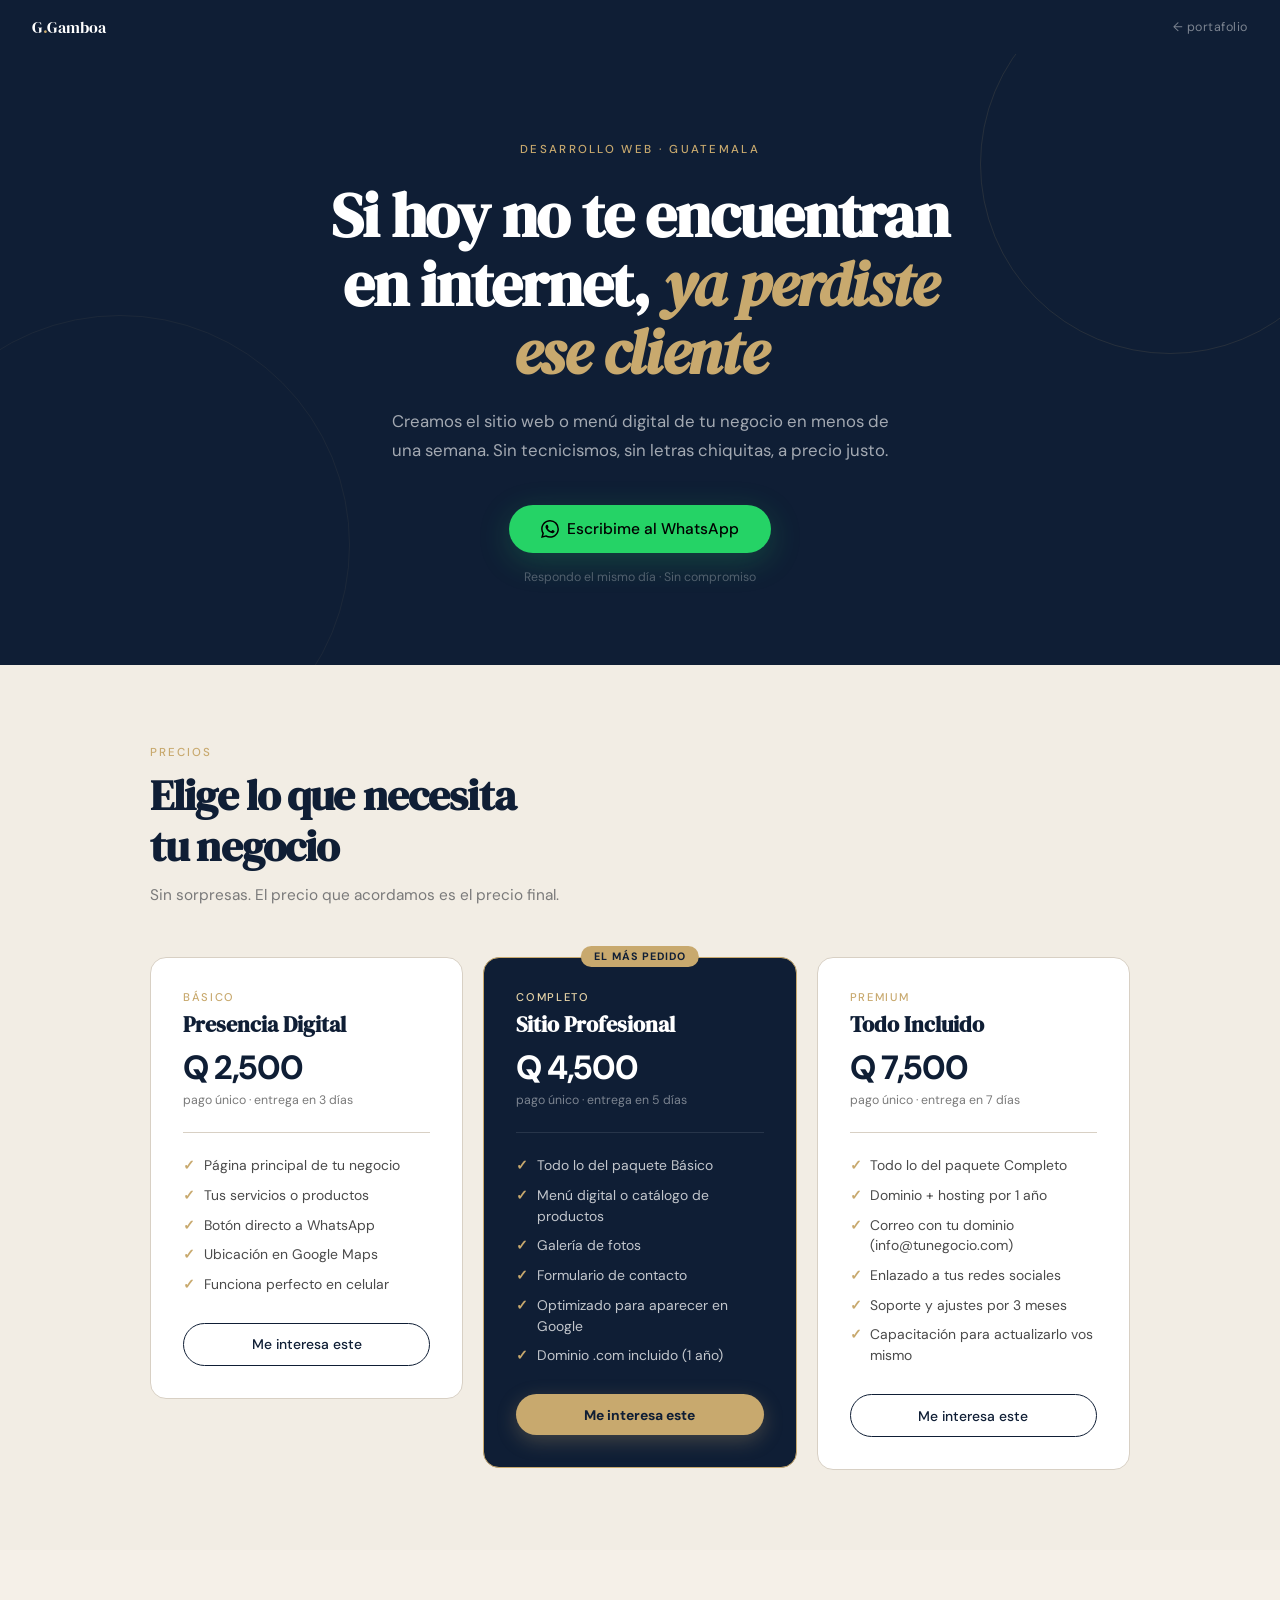
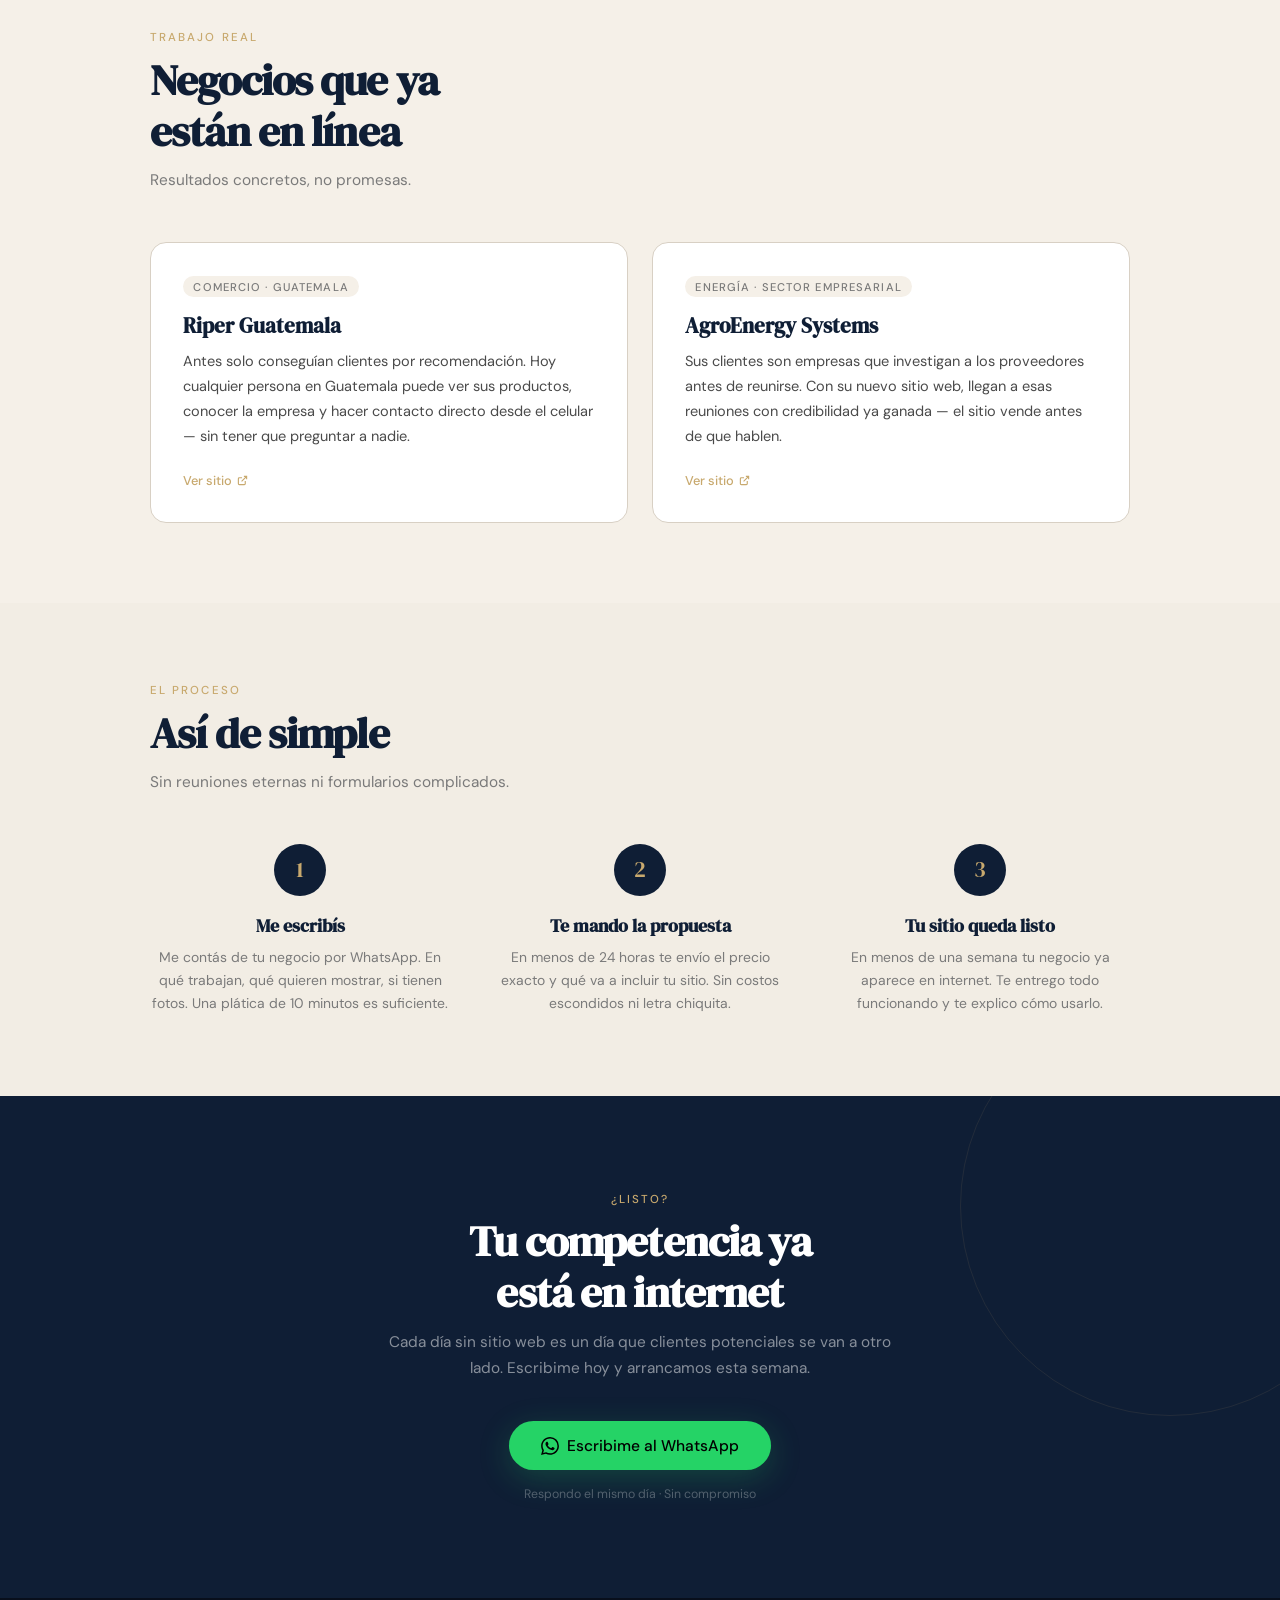
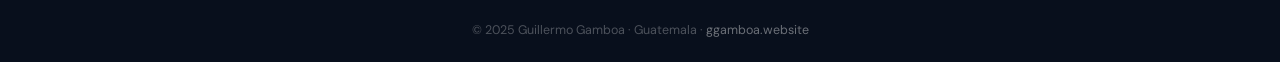
==== negocios/index.html @ f96978d3 "Add Business Page" ====
<!DOCTYPE html>
<html lang="es">
<head>
<meta charset="UTF-8">
<meta name="viewport" content="width=device-width, initial-scale=1.0">
<title>Sitios Web para Negocios en Guatemala — Guillermo Gamboa</title>
<meta name="description" content="Sitios web y menús digitales para restaurantes, talleres, salones y negocios locales en Guatemala. Listos en menos de una semana.">
<link rel="preconnect" href="https://fonts.googleapis.com">
<link href="https://fonts.googleapis.com/css2?family=DM+Serif+Display:ital@0;1&family=DM+Sans:wght@300;400;500&display=swap" rel="stylesheet">
<style>
  *, *::before, *::after { box-sizing: border-box; margin: 0; padding: 0; }

  :root {
    --navy:        #0f1e35;
    --navy-mid:    #1a2f4a;
    --accent:      #c8a96e;
    --accent-light:#e8d5a8;
    --off-white:   #f2ede4;
    --text-dark:   #1a1a1a;
    --text-mid:    #4a4a4a;
    --text-muted:  #7a7a7a;
    --divider:     #d8d0c4;
    --section-alt: #f5f0e8;
  }

  body {
    background: var(--off-white);
    color: var(--text-dark);
    font-family: 'DM Sans', sans-serif;
    min-height: 100vh;
  }

  /* ─── NAV ─── */
  nav {
    background: var(--navy);
    padding: 1rem 2rem;
    display: flex;
    justify-content: space-between;
    align-items: center;
  }

  .nav-brand {
    font-family: 'DM Serif Display', serif;
    color: #fff;
    font-size: 1rem;
  }

  .nav-brand span { color: var(--accent); }

  .nav-back {
    font-size: 0.78rem;
    color: rgba(255,255,255,0.45);
    text-decoration: none;
    letter-spacing: 0.04em;
    transition: color 0.2s;
  }

  .nav-back:hover { color: var(--accent); }

  /* ─── HERO ─── */
  .hero {
    background: var(--navy);
    position: relative;
    overflow: hidden;
    padding: 5.5rem 2rem 5rem;
    text-align: center;
  }

  .hero::before {
    content: '';
    position: absolute;
    top: -80px; right: -80px;
    width: 380px; height: 380px;
    border-radius: 50%;
    border: 1px solid rgba(200,169,110,0.12);
    pointer-events: none;
  }

  .hero::after {
    content: '';
    position: absolute;
    bottom: -110px; left: -110px;
    width: 460px; height: 460px;
    border-radius: 50%;
    border: 1px solid rgba(200,169,110,0.07);
    pointer-events: none;
  }

  .hero-inner {
    position: relative;
    z-index: 1;
    max-width: 740px;
    margin: 0 auto;
  }

  .eyebrow {
    font-size: 0.72rem;
    font-weight: 500;
    letter-spacing: 0.2em;
    text-transform: uppercase;
    color: var(--accent);
    margin-bottom: 1.5rem;
  }

  .hero h1 {
    font-family: 'DM Serif Display', serif;
    font-size: clamp(2.2rem, 6vw, 3.9rem);
    color: #fff;
    line-height: 1.1;
    letter-spacing: -0.02em;
    margin-bottom: 1.25rem;
  }

  .hero h1 em {
    font-style: italic;
    color: var(--accent);
  }

  .hero-sub {
    font-size: 1.05rem;
    color: rgba(255,255,255,0.62);
    line-height: 1.72;
    max-width: 520px;
    margin: 0 auto 2.5rem;
  }

  .btn-wa {
    display: inline-flex;
    align-items: center;
    gap: 0.55rem;
    background: #25d366;
    color: #000;
    text-decoration: none;
    padding: 0.9rem 2rem;
    border-radius: 100px;
    font-weight: 500;
    font-size: 0.97rem;
    transition: opacity 0.2s, transform 0.15s;
    box-shadow: 0 8px 32px rgba(37,211,102,0.22);
  }

  .btn-wa:hover { opacity: 0.9; transform: translateY(-2px); }

  .hero-note {
    margin-top: 1rem;
    font-size: 0.77rem;
    color: rgba(255,255,255,0.28);
  }

  /* ─── SECTIONS ─── */
  section {
    padding: 5rem 2rem;
  }

  section.alt {
    background: var(--section-alt);
  }

  .section-inner {
    max-width: 980px;
    margin: 0 auto;
  }

  .label {
    font-size: 0.72rem;
    font-weight: 500;
    letter-spacing: 0.18em;
    text-transform: uppercase;
    color: var(--accent);
    margin-bottom: 0.6rem;
  }

  .section-title {
    font-family: 'DM Serif Display', serif;
    font-size: clamp(1.9rem, 4vw, 2.7rem);
    color: var(--navy);
    line-height: 1.18;
    letter-spacing: -0.02em;
    margin-bottom: 0.65rem;
  }

  .section-sub {
    font-size: 0.96rem;
    color: var(--text-muted);
    line-height: 1.72;
    max-width: 520px;
    margin-bottom: 3rem;
  }

  /* ─── PACKAGES ─── */
  .packages-grid {
    display: grid;
    grid-template-columns: repeat(auto-fit, minmax(260px, 1fr));
    gap: 1.25rem;
    align-items: start;
  }

  .pkg {
    background: #fff;
    border-radius: 16px;
    padding: 2rem;
    border: 1px solid var(--divider);
    display: flex;
    flex-direction: column;
    position: relative;
    transition: box-shadow 0.2s, transform 0.2s;
  }

  .pkg:hover {
    box-shadow: 0 16px 48px rgba(15,30,53,0.1);
    transform: translateY(-3px);
  }

  .pkg.featured {
    border-color: var(--accent);
    background: var(--navy);
  }

  .pkg-badge {
    position: absolute;
    top: -12px;
    left: 50%;
    transform: translateX(-50%);
    background: var(--accent);
    color: var(--navy);
    font-size: 0.67rem;
    font-weight: 700;
    letter-spacing: 0.08em;
    text-transform: uppercase;
    padding: 0.22rem 0.85rem;
    border-radius: 100px;
    white-space: nowrap;
  }

  .pkg-tier {
    font-size: 0.7rem;
    font-weight: 500;
    letter-spacing: 0.15em;
    text-transform: uppercase;
    color: var(--accent);
    margin-bottom: 0.4rem;
  }

  .pkg.featured .pkg-tier { color: var(--accent-light); }

  .pkg-name {
    font-family: 'DM Serif Display', serif;
    font-size: 1.35rem;
    color: var(--navy);
    margin-bottom: 0.45rem;
  }

  .pkg.featured .pkg-name { color: #fff; }

  .pkg-price {
    font-size: 2.1rem;
    font-weight: 300;
    color: var(--navy);
    letter-spacing: -0.03em;
    margin-bottom: 0.15rem;
  }

  .pkg-price strong { font-weight: 700; }

  .pkg.featured .pkg-price { color: #fff; }

  .pkg-note {
    font-size: 0.77rem;
    color: var(--text-muted);
    margin-bottom: 1.5rem;
  }

  .pkg.featured .pkg-note { color: rgba(255,255,255,0.45); }

  .pkg-divider {
    height: 1px;
    background: var(--divider);
    margin-bottom: 1.4rem;
  }

  .pkg.featured .pkg-divider { background: rgba(255,255,255,0.1); }

  .pkg-features {
    list-style: none;
    flex: 1;
    display: flex;
    flex-direction: column;
    gap: 0.55rem;
    margin-bottom: 1.75rem;
  }

  .pkg-features li {
    display: flex;
    align-items: flex-start;
    gap: 0.55rem;
    font-size: 0.87rem;
    color: var(--text-mid);
    line-height: 1.5;
  }

  .pkg.featured .pkg-features li { color: rgba(255,255,255,0.75); }

  .pkg-features li::before {
    content: '✓';
    color: var(--accent);
    font-weight: 700;
    flex-shrink: 0;
  }

  .pkg-cta {
    display: block;
    text-align: center;
    padding: 0.72rem;
    border-radius: 100px;
    text-decoration: none;
    font-size: 0.87rem;
    font-weight: 500;
    transition: opacity 0.2s, background 0.2s;
  }

  .cta-outline {
    border: 1.5px solid var(--navy);
    color: var(--navy);
  }

  .cta-outline:hover { opacity: 0.65; }

  .cta-solid {
    background: var(--accent);
    color: var(--navy);
    font-weight: 700;
    box-shadow: 0 6px 20px rgba(200,169,110,0.28);
  }

  .cta-solid:hover { opacity: 0.88; }

  /* ─── CLIENTS ─── */
  .clients-grid {
    display: grid;
    grid-template-columns: repeat(auto-fit, minmax(320px, 1fr));
    gap: 1.5rem;
  }

  .client-card {
    background: #fff;
    border-radius: 16px;
    padding: 2rem;
    border: 1px solid var(--divider);
  }

  .client-tag {
    display: inline-block;
    background: var(--section-alt);
    color: var(--text-muted);
    font-size: 0.7rem;
    font-weight: 500;
    letter-spacing: 0.1em;
    text-transform: uppercase;
    padding: 0.22rem 0.65rem;
    border-radius: 100px;
    margin-bottom: 0.9rem;
  }

  .client-name {
    font-family: 'DM Serif Display', serif;
    font-size: 1.3rem;
    color: var(--navy);
    margin-bottom: 0.55rem;
  }

  .client-result {
    font-size: 0.91rem;
    color: var(--text-mid);
    line-height: 1.72;
    margin-bottom: 1.25rem;
  }

  .client-link {
    font-size: 0.8rem;
    color: var(--accent);
    text-decoration: none;
    font-weight: 500;
    display: inline-flex;
    align-items: center;
    gap: 0.3rem;
    transition: color 0.2s;
  }

  .client-link:hover { color: var(--navy); }

  /* ─── STEPS ─── */
  .steps {
    display: grid;
    grid-template-columns: repeat(auto-fit, minmax(220px, 1fr));
    gap: 2.5rem;
    text-align: center;
  }

  .step-num {
    display: inline-flex;
    align-items: center;
    justify-content: center;
    width: 52px;
    height: 52px;
    border-radius: 50%;
    background: var(--navy);
    color: var(--accent);
    font-family: 'DM Serif Display', serif;
    font-size: 1.4rem;
    margin-bottom: 1.1rem;
  }

  .step-title {
    font-family: 'DM Serif Display', serif;
    font-size: 1.15rem;
    color: var(--navy);
    margin-bottom: 0.45rem;
  }

  .step-desc {
    font-size: 0.87rem;
    color: var(--text-muted);
    line-height: 1.68;
  }

  /* ─── FINAL CTA ─── */
  .cta-final {
    background: var(--navy);
    text-align: center;
    padding: 6rem 2rem;
    position: relative;
    overflow: hidden;
  }

  .cta-final::before {
    content: '';
    position: absolute;
    top: -100px; right: -100px;
    width: 420px; height: 420px;
    border-radius: 50%;
    border: 1px solid rgba(200,169,110,0.1);
    pointer-events: none;
  }

  .cta-final-inner {
    position: relative;
    z-index: 1;
    max-width: 600px;
    margin: 0 auto;
  }

  .cta-final .section-title { color: #fff; }

  .cta-final .section-sub {
    color: rgba(255,255,255,0.5);
    margin: 0 auto 2.5rem;
  }

  /* ─── FOOTER ─── */
  footer {
    background: #080f1c;
    padding: 1.5rem 2rem;
    text-align: center;
    font-size: 0.78rem;
    color: rgba(255,255,255,0.28);
  }

  footer a {
    color: rgba(255,255,255,0.4);
    text-decoration: none;
    transition: color 0.2s;
  }

  footer a:hover { color: var(--accent); }

  /* ─── RESPONSIVE ─── */
  @media (max-width: 640px) {
    .hero { padding: 4rem 1.25rem 3.5rem; }
    section { padding: 3.5rem 1.25rem; }
    .packages-grid,
    .clients-grid { grid-template-columns: 1fr; }
    .steps { gap: 2.5rem; }
  }
</style>
</head>
<body>

<!-- NAV -->
<nav>
  <div class="nav-brand">G<span>.</span>Gamboa</div>
  <a class="nav-back" href="/">← portafolio</a>
</nav>

<!-- HERO -->
<header class="hero">
  <div class="hero-inner">
    <p class="eyebrow">Desarrollo Web · Guatemala</p>
    <h1>Si hoy no te encuentran<br>en internet, <em>ya perdiste<br>ese cliente</em></h1>
    <p class="hero-sub">
      Creamos el sitio web o menú digital de tu negocio en menos de una semana.
      Sin tecnicismos, sin letras chiquitas, a precio justo.
    </p>
    <a class="btn-wa"
       href="https://wa.me/50239517765?text=Hola%2C%20quiero%20un%20sitio%20web%20para%20mi%20negocio"
       target="_blank">
      <svg viewBox="0 0 24 24" fill="currentColor" width="18" height="18"><path d="M17.472 14.382c-.297-.149-1.758-.867-2.03-.967-.273-.099-.471-.148-.67.15-.197.297-.767.966-.94 1.164-.173.199-.347.223-.644.075-.297-.15-1.255-.463-2.39-1.475-.883-.788-1.48-1.761-1.653-2.059-.173-.297-.018-.458.13-.606.134-.133.298-.347.446-.52.149-.174.198-.298.298-.497.099-.198.05-.371-.025-.52-.075-.149-.669-1.612-.916-2.207-.242-.579-.487-.5-.669-.51-.173-.008-.371-.01-.57-.01-.198 0-.52.074-.792.372-.272.297-1.04 1.016-1.04 2.479 0 1.462 1.065 2.875 1.213 3.074.149.198 2.096 3.2 5.077 4.487.709.306 1.262.489 1.694.625.712.227 1.36.195 1.871.118.571-.085 1.758-.719 2.006-1.413.248-.694.248-1.289.173-1.413-.074-.124-.272-.198-.57-.347m-5.421 7.403h-.004a9.87 9.87 0 01-5.031-1.378l-.361-.214-3.741.982.998-3.648-.235-.374a9.86 9.86 0 01-1.51-5.26c.001-5.45 4.436-9.884 9.888-9.884 2.64 0 5.122 1.03 6.988 2.898a9.825 9.825 0 012.893 6.994c-.003 5.45-4.437 9.884-9.885 9.884m8.413-18.297A11.815 11.815 0 0012.05 0C5.495 0 .16 5.335.157 11.892c0 2.096.547 4.142 1.588 5.945L.057 24l6.305-1.654a11.882 11.882 0 005.683 1.448h.005c6.554 0 11.89-5.335 11.893-11.893a11.821 11.821 0 00-3.48-8.413z"/></svg>
      Escribime al WhatsApp
    </a>
    <p class="hero-note">Respondo el mismo día · Sin compromiso</p>
  </div>
</header>

<!-- PACKAGES -->
<section>
  <div class="section-inner">
    <p class="label">Precios</p>
    <h2 class="section-title">Elige lo que necesita<br>tu negocio</h2>
    <p class="section-sub">Sin sorpresas. El precio que acordamos es el precio final.</p>
    <div class="packages-grid">

      <div class="pkg">
        <p class="pkg-tier">Básico</p>
        <h3 class="pkg-name">Presencia Digital</h3>
        <div class="pkg-price"><strong>Q 2,500</strong></div>
        <p class="pkg-note">pago único · entrega en 3 días</p>
        <div class="pkg-divider"></div>
        <ul class="pkg-features">
          <li>Página principal de tu negocio</li>
          <li>Tus servicios o productos</li>
          <li>Botón directo a WhatsApp</li>
          <li>Ubicación en Google Maps</li>
          <li>Funciona perfecto en celular</li>
        </ul>
        <a class="pkg-cta cta-outline"
           href="https://wa.me/50239517765?text=Hola%2C%20me%20interesa%20el%20paquete%20B%C3%A1sico%20de%20Q2%2C500"
           target="_blank">Me interesa este</a>
      </div>

      <div class="pkg featured">
        <div class="pkg-badge">El más pedido</div>
        <p class="pkg-tier">Completo</p>
        <h3 class="pkg-name">Sitio Profesional</h3>
        <div class="pkg-price"><strong>Q 4,500</strong></div>
        <p class="pkg-note">pago único · entrega en 5 días</p>
        <div class="pkg-divider"></div>
        <ul class="pkg-features">
          <li>Todo lo del paquete Básico</li>
          <li>Menú digital o catálogo de productos</li>
          <li>Galería de fotos</li>
          <li>Formulario de contacto</li>
          <li>Optimizado para aparecer en Google</li>
          <li>Dominio .com incluido (1 año)</li>
        </ul>
        <a class="pkg-cta cta-solid"
           href="https://wa.me/50239517765?text=Hola%2C%20me%20interesa%20el%20paquete%20Completo%20de%20Q4%2C500"
           target="_blank">Me interesa este</a>
      </div>

      <div class="pkg">
        <p class="pkg-tier">Premium</p>
        <h3 class="pkg-name">Todo Incluido</h3>
        <div class="pkg-price"><strong>Q 7,500</strong></div>
        <p class="pkg-note">pago único · entrega en 7 días</p>
        <div class="pkg-divider"></div>
        <ul class="pkg-features">
          <li>Todo lo del paquete Completo</li>
          <li>Dominio + hosting por 1 año</li>
          <li>Correo con tu dominio (info@tunegocio.com)</li>
          <li>Enlazado a tus redes sociales</li>
          <li>Soporte y ajustes por 3 meses</li>
          <li>Capacitación para actualizarlo vos mismo</li>
        </ul>
        <a class="pkg-cta cta-outline"
           href="https://wa.me/50239517765?text=Hola%2C%20me%20interesa%20el%20paquete%20Premium%20de%20Q7%2C500"
           target="_blank">Me interesa este</a>
      </div>

    </div>
  </div>
</section>

<!-- CLIENTS -->
<section class="alt">
  <div class="section-inner">
    <p class="label">Trabajo real</p>
    <h2 class="section-title">Negocios que ya<br>están en línea</h2>
    <p class="section-sub">Resultados concretos, no promesas.</p>
    <div class="clients-grid">

      <div class="client-card">
        <span class="client-tag">Comercio · Guatemala</span>
        <h3 class="client-name">Riper Guatemala</h3>
        <p class="client-result">
          Antes solo conseguían clientes por recomendación. Hoy cualquier persona
          en Guatemala puede ver sus productos, conocer la empresa y hacer contacto
          directo desde el celular — sin tener que preguntar a nadie.
        </p>
        <a class="client-link" href="https://riperguatemala.com" target="_blank">
          Ver sitio
          <svg viewBox="0 0 24 24" fill="none" stroke="currentColor" stroke-width="2.5" width="11" height="11"><path d="M18 13v6a2 2 0 01-2 2H5a2 2 0 01-2-2V8a2 2 0 012-2h6M15 3h6v6M10 14L21 3"/></svg>
        </a>
      </div>

      <div class="client-card">
        <span class="client-tag">Energía · Sector Empresarial</span>
        <h3 class="client-name">AgroEnergy Systems</h3>
        <p class="client-result">
          Sus clientes son empresas que investigan a los proveedores antes de reunirse.
          Con su nuevo sitio web, llegan a esas reuniones con credibilidad ya ganada —
          el sitio vende antes de que hablen.
        </p>
        <a class="client-link" href="https://agroenergysystems.com" target="_blank">
          Ver sitio
          <svg viewBox="0 0 24 24" fill="none" stroke="currentColor" stroke-width="2.5" width="11" height="11"><path d="M18 13v6a2 2 0 01-2 2H5a2 2 0 01-2-2V8a2 2 0 012-2h6M15 3h6v6M10 14L21 3"/></svg>
        </a>
      </div>

    </div>
  </div>
</section>

<!-- HOW IT WORKS -->
<section>
  <div class="section-inner">
    <p class="label">El proceso</p>
    <h2 class="section-title">Así de simple</h2>
    <p class="section-sub">Sin reuniones eternas ni formularios complicados.</p>
    <div class="steps">

      <div class="step">
        <div class="step-num">1</div>
        <h3 class="step-title">Me escribís</h3>
        <p class="step-desc">
          Me contás de tu negocio por WhatsApp. En qué trabajan, qué quieren mostrar,
          si tienen fotos. Una plática de 10 minutos es suficiente.
        </p>
      </div>

      <div class="step">
        <div class="step-num">2</div>
        <h3 class="step-title">Te mando la propuesta</h3>
        <p class="step-desc">
          En menos de 24 horas te envío el precio exacto y qué va a incluir tu sitio.
          Sin costos escondidos ni letra chiquita.
        </p>
      </div>

      <div class="step">
        <div class="step-num">3</div>
        <h3 class="step-title">Tu sitio queda listo</h3>
        <p class="step-desc">
          En menos de una semana tu negocio ya aparece en internet. Te entrego todo
          funcionando y te explico cómo usarlo.
        </p>
      </div>

    </div>
  </div>
</section>

<!-- FINAL CTA -->
<div class="cta-final">
  <div class="cta-final-inner">
    <p class="label">¿Listo?</p>
    <h2 class="section-title">Tu competencia ya<br>está en internet</h2>
    <p class="section-sub">
      Cada día sin sitio web es un día que clientes potenciales se van a otro lado.
      Escribime hoy y arrancamos esta semana.
    </p>
    <a class="btn-wa"
       href="https://wa.me/50239517765?text=Hola%2C%20quiero%20un%20sitio%20web%20para%20mi%20negocio"
       target="_blank">
      <svg viewBox="0 0 24 24" fill="currentColor" width="18" height="18"><path d="M17.472 14.382c-.297-.149-1.758-.867-2.03-.967-.273-.099-.471-.148-.67.15-.197.297-.767.966-.94 1.164-.173.199-.347.223-.644.075-.297-.15-1.255-.463-2.39-1.475-.883-.788-1.48-1.761-1.653-2.059-.173-.297-.018-.458.13-.606.134-.133.298-.347.446-.52.149-.174.198-.298.298-.497.099-.198.05-.371-.025-.52-.075-.149-.669-1.612-.916-2.207-.242-.579-.487-.5-.669-.51-.173-.008-.371-.01-.57-.01-.198 0-.52.074-.792.372-.272.297-1.04 1.016-1.04 2.479 0 1.462 1.065 2.875 1.213 3.074.149.198 2.096 3.2 5.077 4.487.709.306 1.262.489 1.694.625.712.227 1.36.195 1.871.118.571-.085 1.758-.719 2.006-1.413.248-.694.248-1.289.173-1.413-.074-.124-.272-.198-.57-.347m-5.421 7.403h-.004a9.87 9.87 0 01-5.031-1.378l-.361-.214-3.741.982.998-3.648-.235-.374a9.86 9.86 0 01-1.51-5.26c.001-5.45 4.436-9.884 9.888-9.884 2.64 0 5.122 1.03 6.988 2.898a9.825 9.825 0 012.893 6.994c-.003 5.45-4.437 9.884-9.885 9.884m8.413-18.297A11.815 11.815 0 0012.05 0C5.495 0 .16 5.335.157 11.892c0 2.096.547 4.142 1.588 5.945L.057 24l6.305-1.654a11.882 11.882 0 005.683 1.448h.005c6.554 0 11.89-5.335 11.893-11.893a11.821 11.821 0 00-3.48-8.413z"/></svg>
      Escribime al WhatsApp
    </a>
    <p style="margin-top:1rem;font-size:0.77rem;color:rgba(255,255,255,0.28)">
      Respondo el mismo día · Sin compromiso
    </p>
  </div>
</div>

<footer>
  © 2025 Guillermo Gamboa · Guatemala ·
  <a href="/">ggamboa.website</a>
</footer>

</body>
</html>
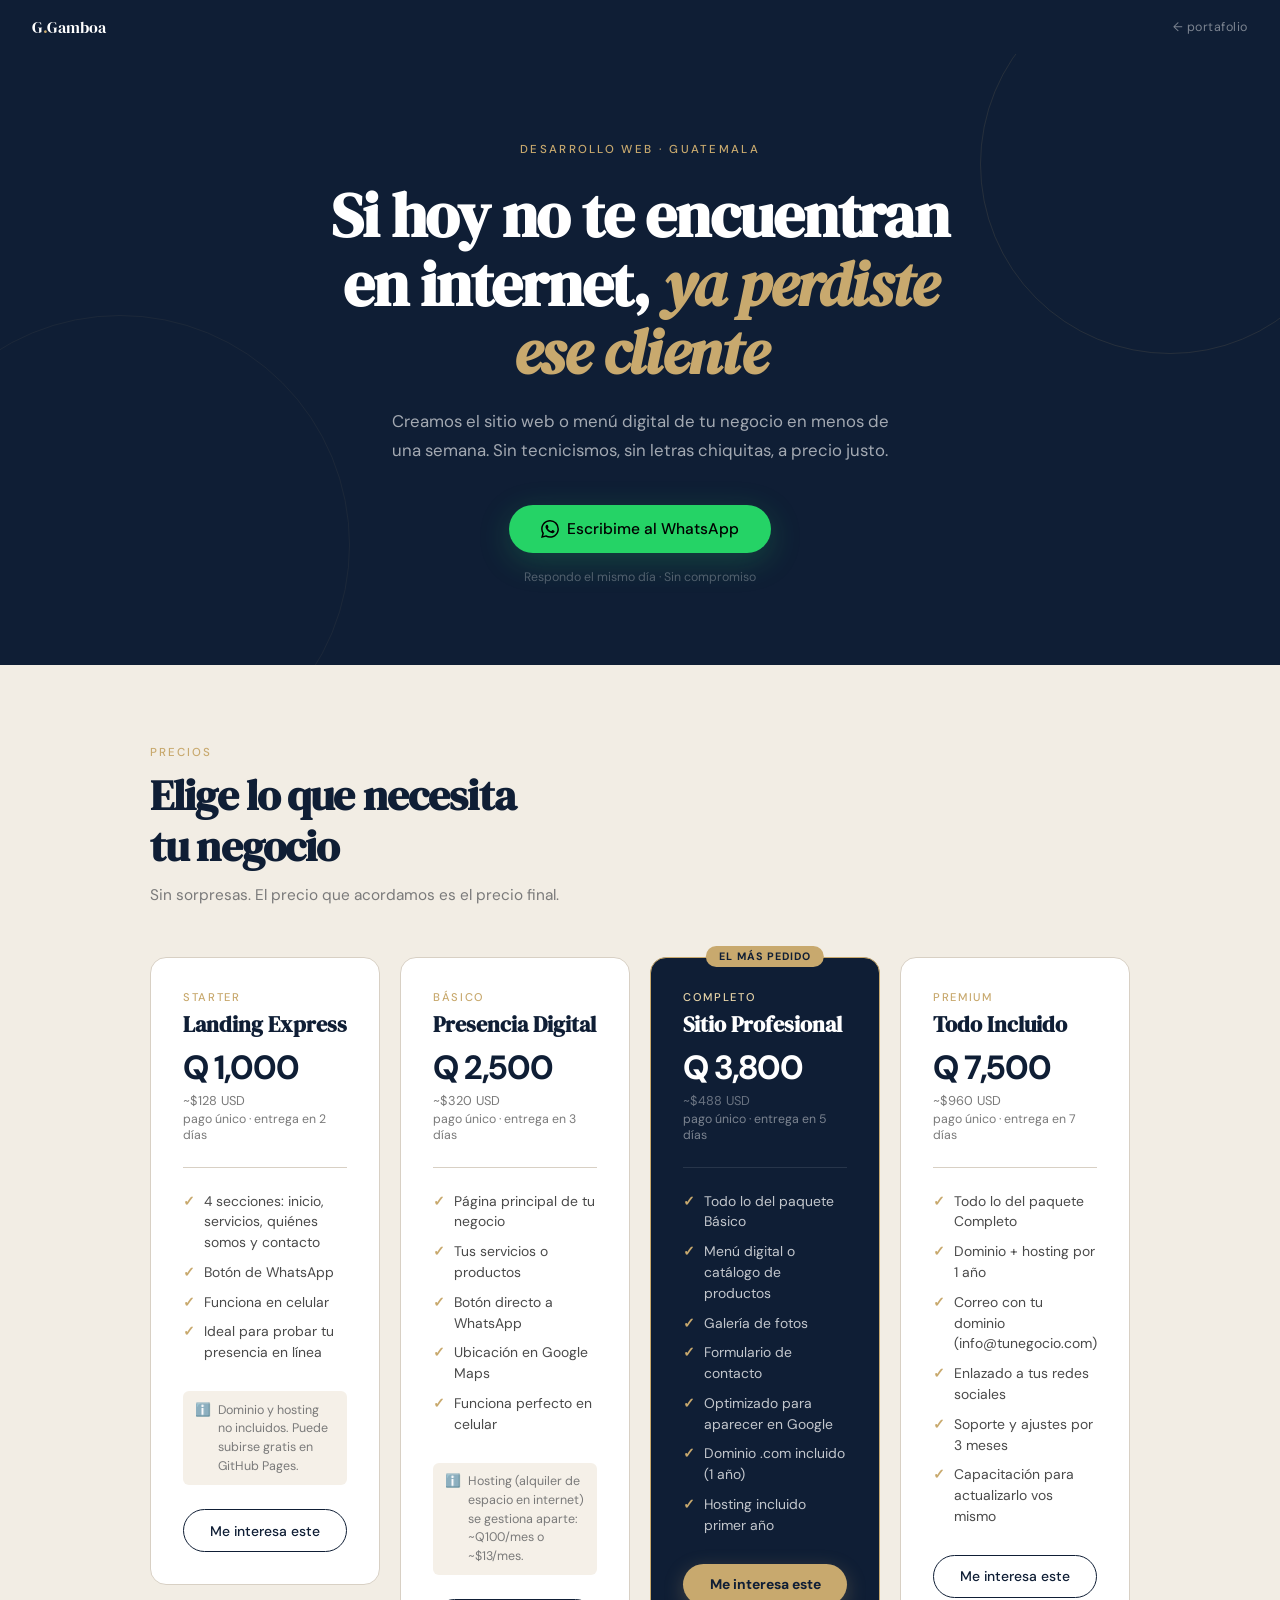
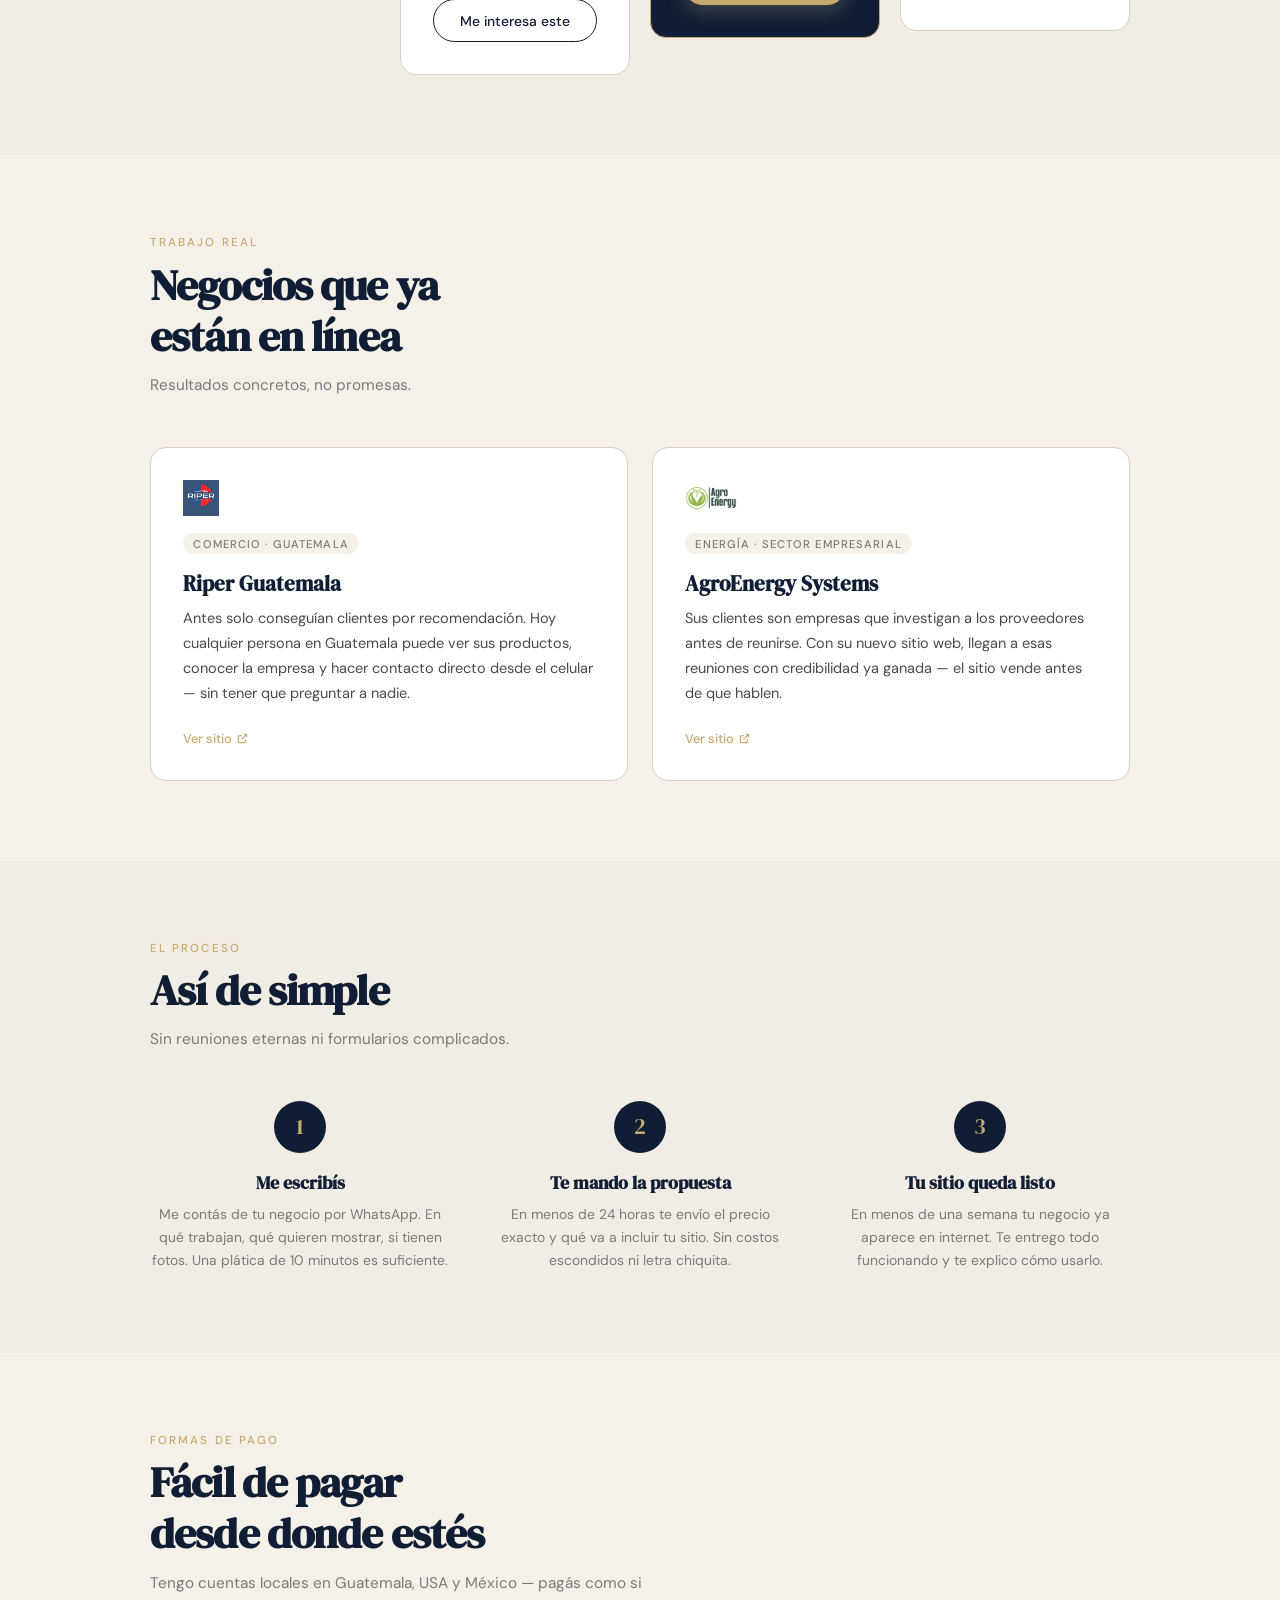
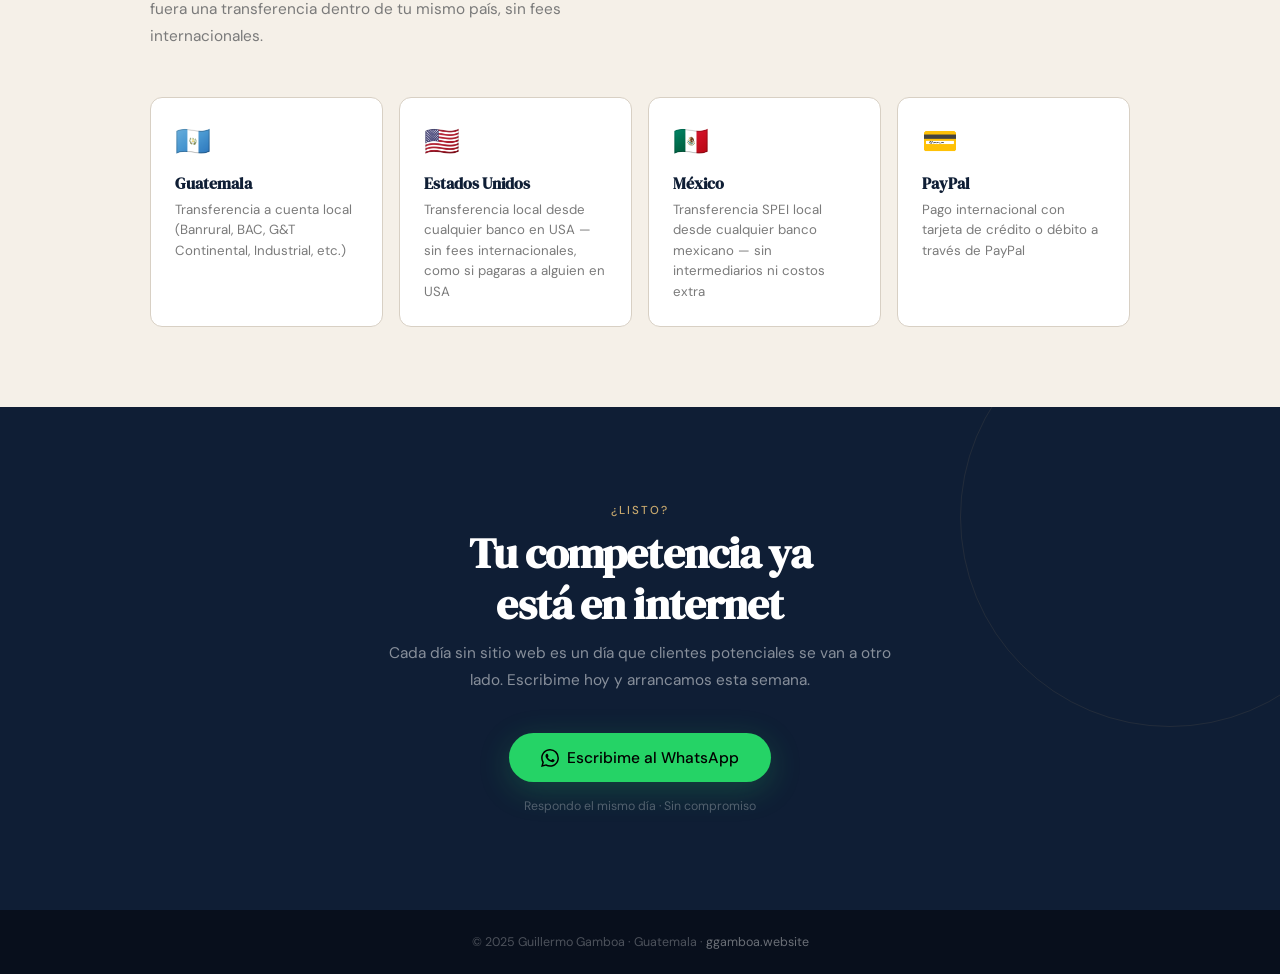
==== commit 586f8dec: "Modify Packs" ====
--- a/negocios/index.html
+++ b/negocios/index.html
@@ -190,7 +190,7 @@
   /* ─── PACKAGES ─── */
   .packages-grid {
     display: grid;
-    grid-template-columns: repeat(auto-fit, minmax(260px, 1fr));
+    grid-template-columns: repeat(auto-fill, minmax(220px, 1fr));
     gap: 1.25rem;
     align-items: start;
   }
@@ -272,6 +272,30 @@
 
   .pkg.featured .pkg-note { color: rgba(255,255,255,0.45); }
 
+  .pkg-usd {
+    font-size: 0.8rem;
+    color: var(--text-muted);
+    margin-bottom: 0.15rem;
+    letter-spacing: 0.02em;
+  }
+
+  .pkg.featured .pkg-usd { color: rgba(255,255,255,0.38); }
+
+  .pkg-hosting-note {
+    display: flex;
+    align-items: flex-start;
+    gap: 0.45rem;
+    font-size: 0.78rem;
+    color: var(--text-muted);
+    background: var(--section-alt);
+    border-radius: 6px;
+    padding: 0.6rem 0.75rem;
+    margin-bottom: 1.5rem;
+    line-height: 1.5;
+  }
+
+  .pkg-hosting-note span { flex-shrink: 0; }
+
   .pkg-divider {
     height: 1px;
     background: var(--divider);
@@ -387,6 +411,15 @@
   }
 
   .client-link:hover { color: var(--navy); }
+
+  .client-logo {
+    max-height: 36px;
+    width: auto;
+    object-fit: contain;
+    margin-bottom: 1rem;
+    display: block;
+    opacity: 0.85;
+  }
 
   /* ─── STEPS ─── */
   .steps {
@@ -421,6 +454,39 @@
     font-size: 0.87rem;
     color: var(--text-muted);
     line-height: 1.68;
+  }
+
+  /* ─── PAYMENT ─── */
+  .payment-grid {
+    display: grid;
+    grid-template-columns: repeat(auto-fit, minmax(200px, 1fr));
+    gap: 1rem;
+  }
+
+  .payment-card {
+    background: #fff;
+    border: 1px solid var(--divider);
+    border-radius: 12px;
+    padding: 1.5rem;
+  }
+
+  .payment-flag {
+    font-size: 1.8rem;
+    margin-bottom: 0.75rem;
+    display: block;
+  }
+
+  .payment-card h3 {
+    font-family: 'DM Serif Display', serif;
+    font-size: 1rem;
+    color: var(--navy);
+    margin-bottom: 0.35rem;
+  }
+
+  .payment-card p {
+    font-size: 0.83rem;
+    color: var(--text-muted);
+    line-height: 1.55;
   }
 
   /* ─── FINAL CTA ─── */
@@ -519,9 +585,32 @@
     <div class="packages-grid">
 
       <div class="pkg">
+        <p class="pkg-tier">Starter</p>
+        <h3 class="pkg-name">Landing Express</h3>
+        <div class="pkg-price"><strong>Q 1,000</strong></div>
+        <div class="pkg-usd">~$128 USD</div>
+        <p class="pkg-note">pago único · entrega en 2 días</p>
+        <div class="pkg-divider"></div>
+        <ul class="pkg-features">
+          <li>4 secciones: inicio, servicios, quiénes somos y contacto</li>
+          <li>Botón de WhatsApp</li>
+          <li>Funciona en celular</li>
+          <li>Ideal para probar tu presencia en línea</li>
+        </ul>
+        <div class="pkg-hosting-note">
+          <span>ℹ️</span>
+          Dominio y hosting no incluidos. Puede subirse gratis en GitHub Pages.
+        </div>
+        <a class="pkg-cta cta-outline"
+           href="https://wa.me/50239517765?text=Hola%2C%20me%20interesa%20el%20Landing%20Express%20de%20Q1%2C000"
+           target="_blank">Me interesa este</a>
+      </div>
+
+      <div class="pkg">
         <p class="pkg-tier">Básico</p>
         <h3 class="pkg-name">Presencia Digital</h3>
         <div class="pkg-price"><strong>Q 2,500</strong></div>
+        <div class="pkg-usd">~$320 USD</div>
         <p class="pkg-note">pago único · entrega en 3 días</p>
         <div class="pkg-divider"></div>
         <ul class="pkg-features">
@@ -531,6 +620,10 @@
           <li>Ubicación en Google Maps</li>
           <li>Funciona perfecto en celular</li>
         </ul>
+        <div class="pkg-hosting-note">
+          <span>ℹ️</span>
+          Hosting (alquiler de espacio en internet) se gestiona aparte: ~Q100/mes o ~$13/mes.
+        </div>
         <a class="pkg-cta cta-outline"
            href="https://wa.me/50239517765?text=Hola%2C%20me%20interesa%20el%20paquete%20B%C3%A1sico%20de%20Q2%2C500"
            target="_blank">Me interesa este</a>
@@ -540,7 +633,8 @@
         <div class="pkg-badge">El más pedido</div>
         <p class="pkg-tier">Completo</p>
         <h3 class="pkg-name">Sitio Profesional</h3>
-        <div class="pkg-price"><strong>Q 4,500</strong></div>
+        <div class="pkg-price"><strong>Q 3,800</strong></div>
+        <div class="pkg-usd">~$488 USD</div>
         <p class="pkg-note">pago único · entrega en 5 días</p>
         <div class="pkg-divider"></div>
         <ul class="pkg-features">
@@ -550,9 +644,10 @@
           <li>Formulario de contacto</li>
           <li>Optimizado para aparecer en Google</li>
           <li>Dominio .com incluido (1 año)</li>
+          <li>Hosting incluido primer año</li>
         </ul>
         <a class="pkg-cta cta-solid"
-           href="https://wa.me/50239517765?text=Hola%2C%20me%20interesa%20el%20paquete%20Completo%20de%20Q4%2C500"
+           href="https://wa.me/50239517765?text=Hola%2C%20me%20interesa%20el%20paquete%20Completo%20de%20Q3%2C800"
            target="_blank">Me interesa este</a>
       </div>
 
@@ -560,6 +655,7 @@
         <p class="pkg-tier">Premium</p>
         <h3 class="pkg-name">Todo Incluido</h3>
         <div class="pkg-price"><strong>Q 7,500</strong></div>
+        <div class="pkg-usd">~$960 USD</div>
         <p class="pkg-note">pago único · entrega en 7 días</p>
         <div class="pkg-divider"></div>
         <ul class="pkg-features">
@@ -588,6 +684,7 @@
     <div class="clients-grid">
 
       <div class="client-card">
+        <img src="logo-riper.jpeg" alt="Riper Guatemala" class="client-logo">
         <span class="client-tag">Comercio · Guatemala</span>
         <h3 class="client-name">Riper Guatemala</h3>
         <p class="client-result">
@@ -602,6 +699,7 @@
       </div>
 
       <div class="client-card">
+        <img src="logo-agroenergy.webp" alt="AgroEnergy Systems" class="client-logo">
         <span class="client-tag">Energía · Sector Empresarial</span>
         <h3 class="client-name">AgroEnergy Systems</h3>
         <p class="client-result">
@@ -652,6 +750,42 @@
           En menos de una semana tu negocio ya aparece en internet. Te entrego todo
           funcionando y te explico cómo usarlo.
         </p>
+      </div>
+
+    </div>
+  </div>
+</section>
+
+<!-- PAYMENT -->
+<section class="alt">
+  <div class="section-inner">
+    <p class="label">Formas de pago</p>
+    <h2 class="section-title">Fácil de pagar<br>desde donde estés</h2>
+    <p class="section-sub">Tengo cuentas locales en Guatemala, USA y México — pagás como si fuera una transferencia dentro de tu mismo país, sin fees internacionales.</p>
+    <div class="payment-grid">
+
+      <div class="payment-card">
+        <span class="payment-flag">🇬🇹</span>
+        <h3>Guatemala</h3>
+        <p>Transferencia a cuenta local (Banrural, BAC, G&T Continental, Industrial, etc.)</p>
+      </div>
+
+      <div class="payment-card">
+        <span class="payment-flag">🇺🇸</span>
+        <h3>Estados Unidos</h3>
+        <p>Transferencia local desde cualquier banco en USA — sin fees internacionales, como si pagaras a alguien en USA</p>
+      </div>
+
+      <div class="payment-card">
+        <span class="payment-flag">🇲🇽</span>
+        <h3>México</h3>
+        <p>Transferencia SPEI local desde cualquier banco mexicano — sin intermediarios ni costos extra</p>
+      </div>
+
+      <div class="payment-card">
+        <span class="payment-flag">💳</span>
+        <h3>PayPal</h3>
+        <p>Pago internacional con tarjeta de crédito o débito a través de PayPal</p>
       </div>
 
     </div>
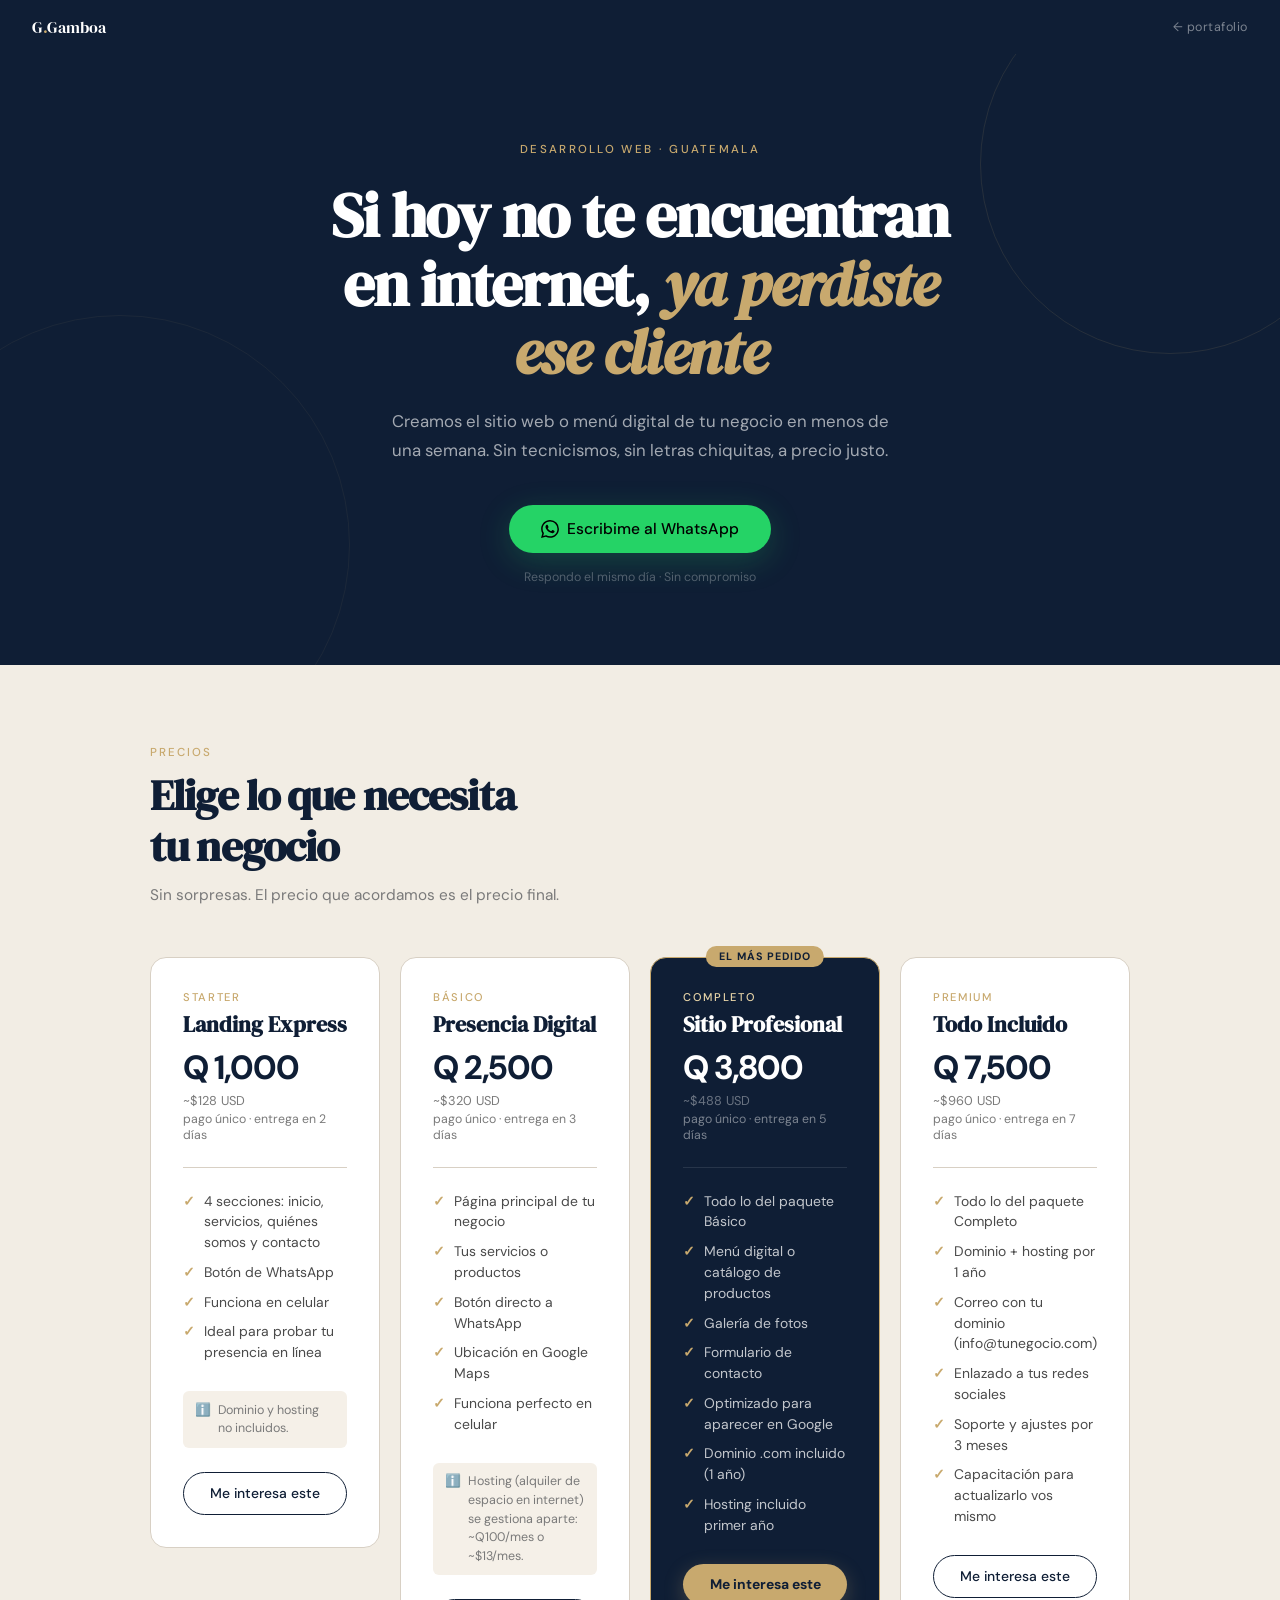
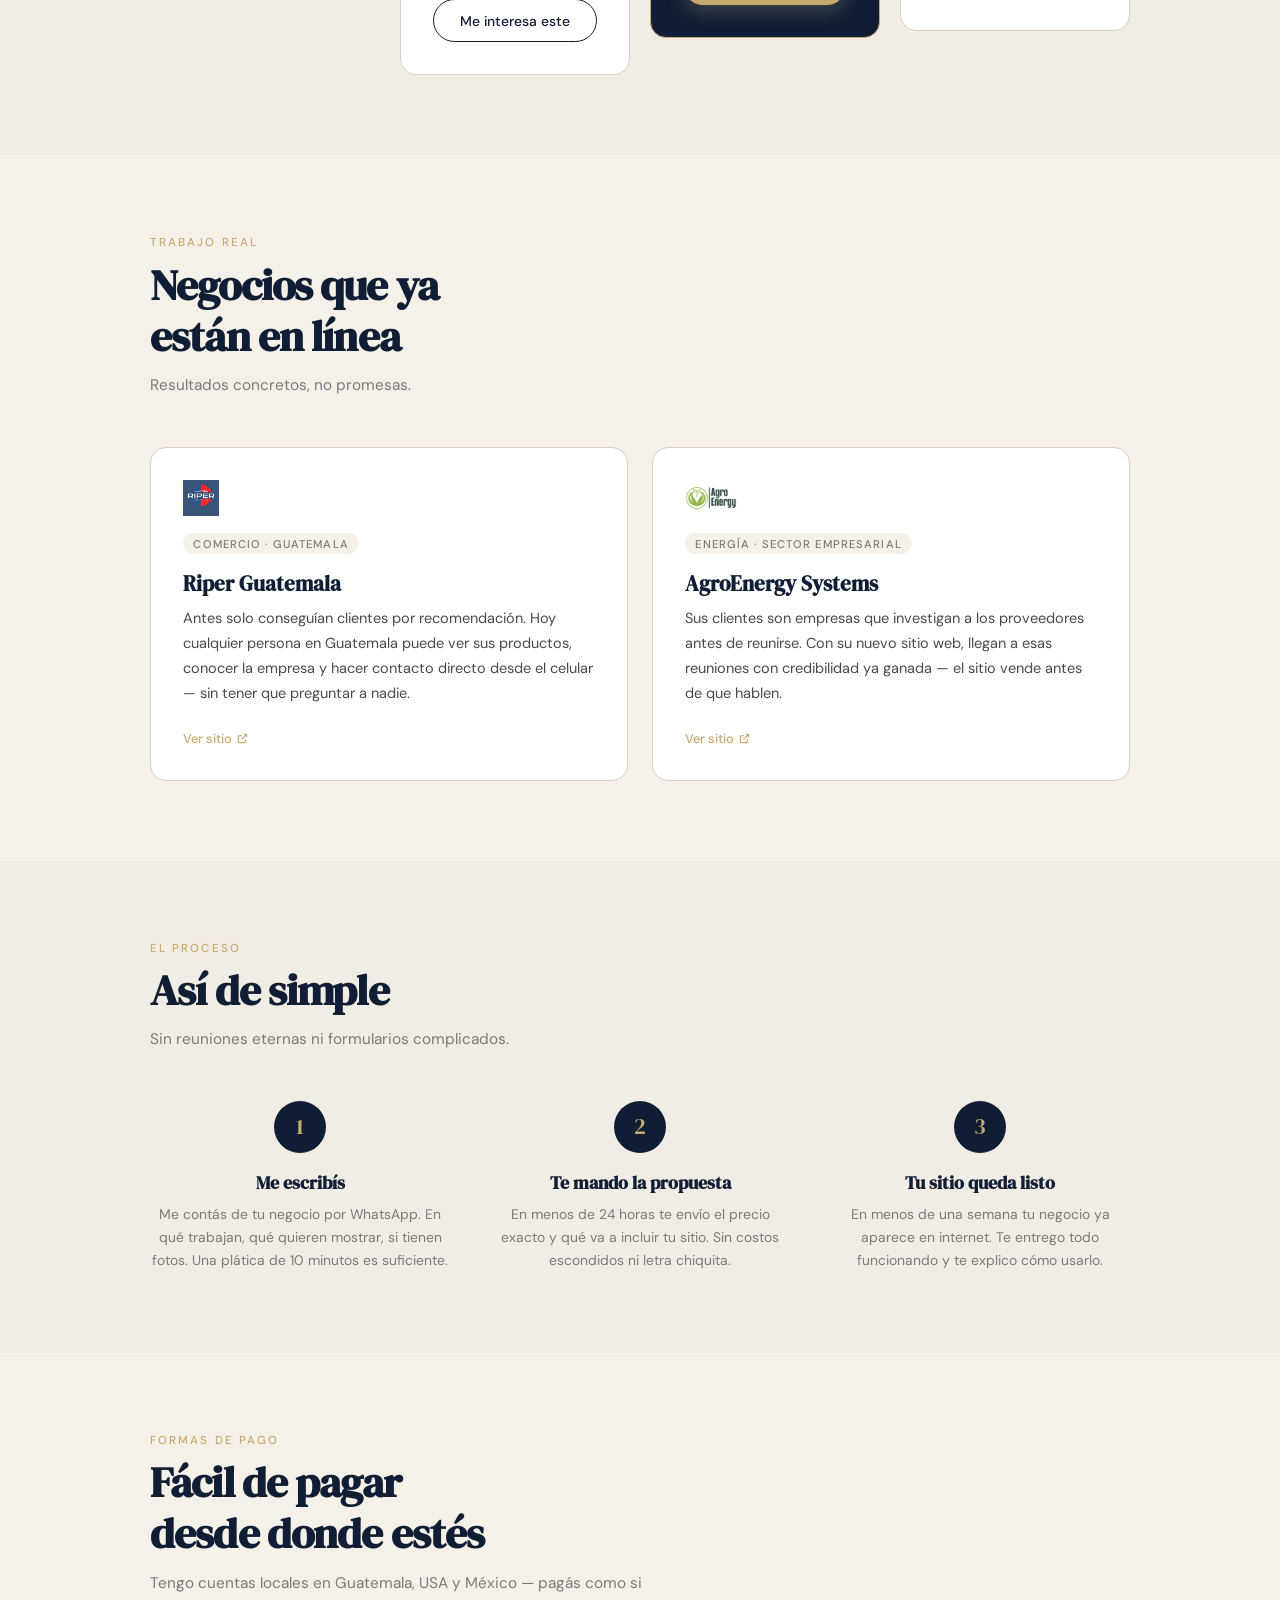
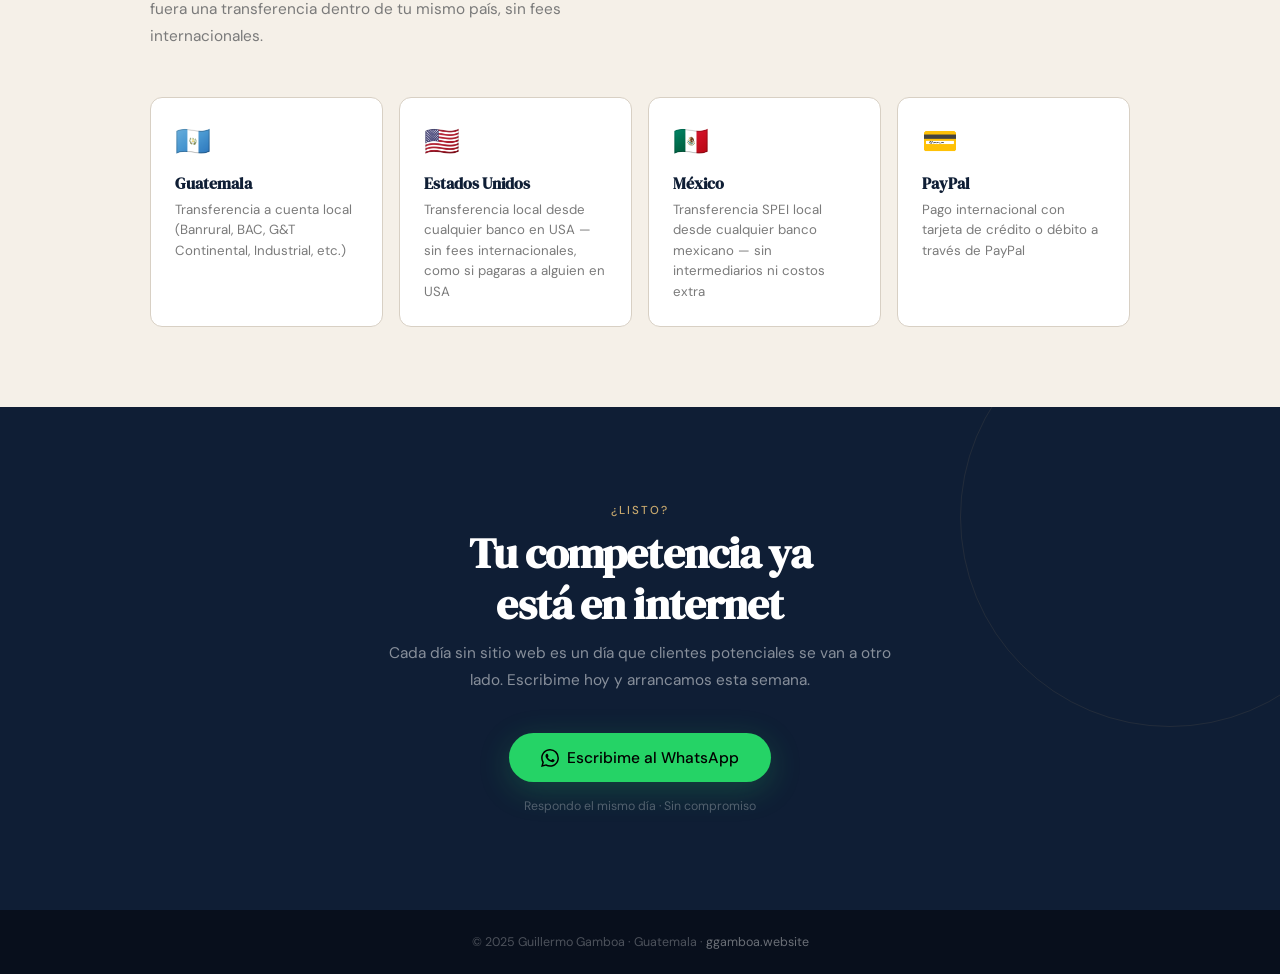
==== commit 2ef78f51: "Links" ====
--- a/negocios/index.html
+++ b/negocios/index.html
@@ -599,7 +599,7 @@
         </ul>
         <div class="pkg-hosting-note">
           <span>ℹ️</span>
-          Dominio y hosting no incluidos. Puede subirse gratis en GitHub Pages.
+          Dominio y hosting no incluidos.
         </div>
         <a class="pkg-cta cta-outline"
            href="https://wa.me/50239517765?text=Hola%2C%20me%20interesa%20el%20Landing%20Express%20de%20Q1%2C000"
@@ -684,7 +684,7 @@
     <div class="clients-grid">
 
       <div class="client-card">
-        <img src="logo-riper.jpeg" alt="Riper Guatemala" class="client-logo">
+        <a href="https://riperguatemala.com" target="_blank"> <img src="logo-riper.jpeg" alt="Riper Guatemala" class="client-logo"></a>
         <span class="client-tag">Comercio · Guatemala</span>
         <h3 class="client-name">Riper Guatemala</h3>
         <p class="client-result">
@@ -699,7 +699,7 @@
       </div>
 
       <div class="client-card">
-        <img src="logo-agroenergy.webp" alt="AgroEnergy Systems" class="client-logo">
+        <a href="https://agroenergysystems.com" target="_blank"> <img src="logo-agroenergy.webp" alt="AgroEnergy Systems" class="client-logo"></a>
         <span class="client-tag">Energía · Sector Empresarial</span>
         <h3 class="client-name">AgroEnergy Systems</h3>
         <p class="client-result">
